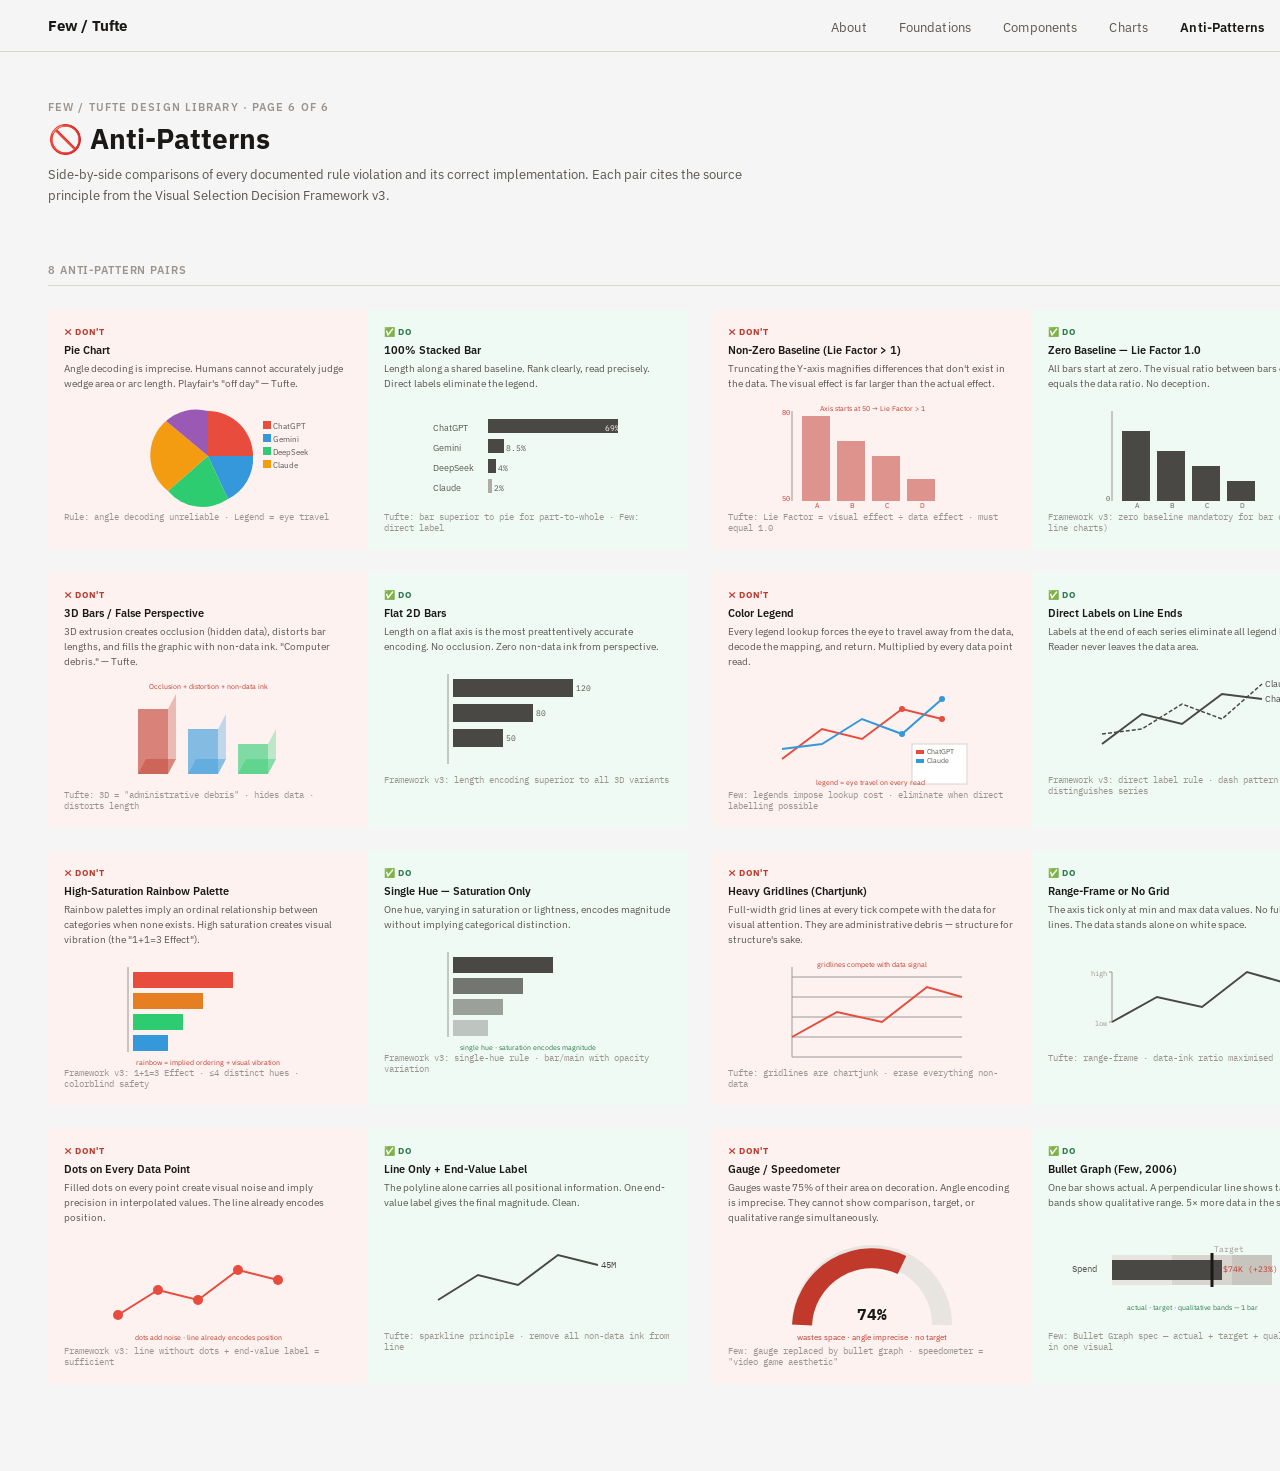
==== lib-antipatterns.html @ 15c91eb1 "Initial commit: Few/Tufte Visualization Design Handbook 6-page design library encoding Tufte and Few" ====
<!DOCTYPE html>
<html lang="en">
<head>
<meta charset="UTF-8">
<meta name="viewport" content="width=device-width, initial-scale=1.0">
<title>Few/Tufte Design Library · 🚫 Anti-Patterns</title>
<link href="https://fonts.googleapis.com/css2?family=IBM+Plex+Mono:wght@400;500&family=IBM+Plex+Sans:wght@300;400;500;600;700&display=swap" rel="stylesheet">
<script src="https://mcp.figma.com/mcp/html-to-design/capture.js" async></script>
<style>
  :root {
    --surface: #ffffff; --border: #d8d4ce;
    --t1: #1a1917; --t2: #5a5650; --t3: #9a948e;
    --bar: #4a4845; --bar-dim: #b0aaa4;
    --warn: #c97b2e; --crit: #c0392b; --yes: #2a7a4a;
    --cob-hi: #1a4db8;
    --sans: 'IBM Plex Sans', sans-serif;
    --mono: 'IBM Plex Mono', monospace;
  }
  *, *::before, *::after { box-sizing: border-box; margin: 0; padding: 0; }
  body { background: #f5f5f5; font-family: var(--sans); color: var(--t1); padding: 48px; padding-top: 0; min-width: 1400px; }

  /* ── SITE NAV ──────────────────────────────────────────── */
  .site-nav {
    position: sticky; top: 0; z-index: 1000;
    background: rgba(245,245,245,0.85);
    backdrop-filter: blur(12px); -webkit-backdrop-filter: blur(12px);
    border-bottom: 1px solid var(--border);
    height: 52px;
    display: flex; align-items: center; justify-content: space-between;
    padding: 0 48px;
    margin: 0 -48px 48px;
  }
  .site-nav-logo {
    font-size: 15px; font-weight: 700; color: var(--t1);
    letter-spacing: -0.01em; text-decoration: none;
  }
  .site-nav-links { display: flex; gap: 32px; list-style: none; }
  .site-nav-links a {
    font-size: 13px; font-weight: 400;
    color: var(--t2);
    text-decoration: none; letter-spacing: 0.01em;
    padding: 4px 0;
  }
  .site-nav-links a:hover { color: var(--t1); }
  .site-nav-links a.active { color: var(--t1); font-weight: 600; }

  .page-header { margin-bottom: 56px; }
  .page-label { font-size: 11px; font-weight: 600; letter-spacing: 0.1em; text-transform: uppercase; color: var(--t3); margin-bottom: 6px; }
  .page-title { font-size: 28px; font-weight: 700; margin-bottom: 8px; }
  .page-subtitle { font-size: 13px; color: var(--t2); line-height: 1.6; max-width: 700px; }

  .section-title { font-size: 11px; font-weight: 600; letter-spacing: 0.08em; text-transform: uppercase; color: var(--t3); border-bottom: 1px solid var(--border); padding-bottom: 8px; margin-bottom: 24px; }

  /* ── PAIR GRID ────────────────────────────────────────── */
  .pairs-grid { display: grid; grid-template-columns: 1fr 1fr; gap: 24px; margin-bottom: 40px; }

  .pair {
    display: grid; grid-template-columns: 1fr 1fr;
    gap: 0; background: var(--border);
  }
  .half { padding: 16px; }
  .dont-half { background: #fdf2f0; }
  .do-half   { background: #f0faf4; }
  .do-label {
    font-size: 9px; font-weight: 700; letter-spacing: 0.07em; text-transform: uppercase;
    color: var(--yes); margin-bottom: 6px; display: flex; align-items: center; gap: 4px;
  }
  .dont-label {
    font-size: 9px; font-weight: 700; letter-spacing: 0.07em; text-transform: uppercase;
    color: var(--crit); margin-bottom: 6px; display: flex; align-items: center; gap: 4px;
  }
  .pair-title { font-size: 11px; font-weight: 600; color: var(--t1); margin-bottom: 4px; }
  .pair-rule { font-size: 10px; color: var(--t2); line-height: 1.5; margin-bottom: 10px; }
  .pair-cite { font-size: 9px; font-family: var(--mono); color: var(--t3); }

  svg { display: block; }
</style>
</head>
<body>

<nav class="site-nav">
  <a href="index.html" class="site-nav-logo">Few / Tufte</a>
  <ul class="site-nav-links">
    <li><a href="index.html">About</a></li>
    <li><a href="lib-foundations.html">Foundations</a></li>
    <li><a href="lib-components.html">Components</a></li>
    <li><a href="lib-charts.html">Charts</a></li>
    <li><a href="lib-antipatterns.html" class="active">Anti-Patterns</a></li>
    <li><a href="lib-template.html">Template</a></li>
  </ul>
</nav>

<!-- PAGE HEADER -->
<div class="page-header">
  <div class="page-label">Few / Tufte Design Library · Page 6 of 6</div>
  <div class="page-title">🚫 Anti-Patterns</div>
  <div class="page-subtitle">Side-by-side comparisons of every documented rule violation and its correct implementation. Each pair cites the source principle from the Visual Selection Decision Framework v3.</div>
</div>

<div class="section-title">8 Anti-Pattern Pairs</div>

<div class="pairs-grid">

  <!-- ── PAIR 1: Pie → Stacked Bar ────────────────────────── -->
  <div class="pair">
    <div class="half dont-half">
      <div class="dont-label">❌ Don't</div>
      <div class="pair-title">Pie Chart</div>
      <div class="pair-rule">Angle decoding is imprecise. Humans cannot accurately judge wedge area or arc length. Playfair's "off day" — Tufte.</div>
      <svg width="100%" height="110" viewBox="0 0 200 110">
        <!-- Approximate pie wedges -->
        <path d="M100,55 L100,10 A45,45 0 0,1 145,55 Z" fill="#e74c3c"/>
        <path d="M100,55 L145,55 A45,45 0 0,1 120,98 Z" fill="#3498db"/>
        <path d="M100,55 L120,98 A45,45 0 0,1 60,90 Z" fill="#2ecc71"/>
        <path d="M100,55 L60,90 A45,45 0 0,1 58,20 Z" fill="#f39c12"/>
        <path d="M100,55 L58,20 A45,45 0 0,1 100,10 Z" fill="#9b59b6"/>
        <!-- Legend (eye travel) -->
        <rect x="155" y="20" width="8" height="8" fill="#e74c3c"/>
        <text x="165" y="28" font-size="8" fill="#5a5650" font-family="'IBM Plex Sans',sans-serif">ChatGPT</text>
        <rect x="155" y="33" width="8" height="8" fill="#3498db"/>
        <text x="165" y="41" font-size="8" fill="#5a5650" font-family="'IBM Plex Sans',sans-serif">Gemini</text>
        <rect x="155" y="46" width="8" height="8" fill="#2ecc71"/>
        <text x="165" y="54" font-size="8" fill="#5a5650" font-family="'IBM Plex Sans',sans-serif">DeepSeek</text>
        <rect x="155" y="59" width="8" height="8" fill="#f39c12"/>
        <text x="165" y="67" font-size="8" fill="#5a5650" font-family="'IBM Plex Sans',sans-serif">Claude</text>
      </svg>
      <div class="pair-cite">Rule: angle decoding unreliable · Legend = eye travel</div>
    </div>
    <div class="half do-half">
      <div class="do-label">✅ Do</div>
      <div class="pair-title">100% Stacked Bar</div>
      <div class="pair-rule">Length along a shared baseline. Rank clearly, read precisely. Direct labels eliminate the legend.</div>
      <svg width="100%" height="110" viewBox="0 0 200 110">
        <text x="5" y="30" font-size="9" fill="#5a5650" font-family="'IBM Plex Sans',sans-serif">ChatGPT</text>
        <rect x="60" y="18" width="130" height="14" fill="#4a4845"/>
        <text x="192" y="30" text-anchor="end" font-size="8" fill="#fff" font-family="'IBM Plex Mono',monospace">69%</text>

        <text x="5" y="50" font-size="9" fill="#5a5650" font-family="'IBM Plex Sans',sans-serif">Gemini</text>
        <rect x="60" y="38" width="16" height="14" fill="#4a4845"/>
        <text x="78" y="50" font-size="8" fill="#5a5650" font-family="'IBM Plex Mono',monospace">8.5%</text>

        <text x="5" y="70" font-size="9" fill="#5a5650" font-family="'IBM Plex Sans',sans-serif">DeepSeek</text>
        <rect x="60" y="58" width="8" height="14" fill="#4a4845"/>
        <text x="70" y="70" font-size="8" fill="#5a5650" font-family="'IBM Plex Mono',monospace">4%</text>

        <text x="5" y="90" font-size="9" fill="#5a5650" font-family="'IBM Plex Sans',sans-serif">Claude</text>
        <rect x="60" y="78" width="4" height="14" fill="#b0aaa4"/>
        <text x="66" y="90" font-size="8" fill="#5a5650" font-family="'IBM Plex Mono',monospace">2%</text>
      </svg>
      <div class="pair-cite">Tufte: bar superior to pie for part-to-whole · Few: direct label</div>
    </div>
  </div>

  <!-- ── PAIR 2: Non-zero → Zero baseline ─────────────────── -->
  <div class="pair">
    <div class="half dont-half">
      <div class="dont-label">❌ Don't</div>
      <div class="pair-title">Non-Zero Baseline (Lie Factor &gt; 1)</div>
      <div class="pair-rule">Truncating the Y-axis magnifies differences that don't exist in the data. The visual effect is far larger than the actual effect.</div>
      <svg width="100%" height="110" viewBox="0 0 200 110">
        <!-- Axis starts at 50 -->
        <line x1="20" y1="10" x2="20" y2="100" stroke="#9a948e" stroke-width="1"/>
        <text x="18" y="14" text-anchor="end" font-size="7" fill="#c0392b" font-family="'IBM Plex Mono',monospace">80</text>
        <text x="18" y="100" text-anchor="end" font-size="7" fill="#c0392b" font-family="'IBM Plex Mono',monospace">50</text>
        <rect x="30" y="15" width="28" height="85" fill="#c0392b" opacity="0.5"/>
        <rect x="65" y="40" width="28" height="60" fill="#c0392b" opacity="0.5"/>
        <rect x="100" y="55" width="28" height="45" fill="#c0392b" opacity="0.5"/>
        <rect x="135" y="78" width="28" height="22" fill="#c0392b" opacity="0.5"/>
        <text x="45" y="107" text-anchor="middle" font-size="7" fill="#c0392b" font-family="'IBM Plex Sans',sans-serif">A</text>
        <text x="80" y="107" text-anchor="middle" font-size="7" fill="#c0392b" font-family="'IBM Plex Sans',sans-serif">B</text>
        <text x="115" y="107" text-anchor="middle" font-size="7" fill="#c0392b" font-family="'IBM Plex Sans',sans-serif">C</text>
        <text x="150" y="107" text-anchor="middle" font-size="7" fill="#c0392b" font-family="'IBM Plex Sans',sans-serif">D</text>
        <text x="100" y="10" text-anchor="middle" font-size="7" fill="#c0392b" font-family="'IBM Plex Sans',sans-serif">Axis starts at 50 → Lie Factor &gt; 1</text>
      </svg>
      <div class="pair-cite">Tufte: Lie Factor = visual effect ÷ data effect · must equal 1.0</div>
    </div>
    <div class="half do-half">
      <div class="do-label">✅ Do</div>
      <div class="pair-title">Zero Baseline — Lie Factor 1.0</div>
      <div class="pair-rule">All bars start at zero. The visual ratio between bars exactly equals the data ratio. No deception.</div>
      <svg width="100%" height="110" viewBox="0 0 200 110">
        <line x1="20" y1="10" x2="20" y2="100" stroke="#9a948e" stroke-width="1"/>
        <text x="18" y="100" text-anchor="end" font-size="7" fill="#5a5650" font-family="'IBM Plex Mono',monospace">0</text>
        <rect x="30" y="30" width="28" height="70" fill="#4a4845"/>
        <rect x="65" y="50" width="28" height="50" fill="#4a4845"/>
        <rect x="100" y="65" width="28" height="35" fill="#4a4845"/>
        <rect x="135" y="80" width="28" height="20" fill="#4a4845"/>
        <text x="45" y="107" text-anchor="middle" font-size="7" fill="#5a5650" font-family="'IBM Plex Sans',sans-serif">A</text>
        <text x="80" y="107" text-anchor="middle" font-size="7" fill="#5a5650" font-family="'IBM Plex Sans',sans-serif">B</text>
        <text x="115" y="107" text-anchor="middle" font-size="7" fill="#5a5650" font-family="'IBM Plex Sans',sans-serif">C</text>
        <text x="150" y="107" text-anchor="middle" font-size="7" fill="#5a5650" font-family="'IBM Plex Sans',sans-serif">D</text>
      </svg>
      <div class="pair-cite">Framework v3: zero baseline mandatory for bar charts (not line charts)</div>
    </div>
  </div>

  <!-- ── PAIR 3: 3D → Flat ──────────────────────────────── -->
  <div class="pair">
    <div class="half dont-half">
      <div class="dont-label">❌ Don't</div>
      <div class="pair-title">3D Bars / False Perspective</div>
      <div class="pair-rule">3D extrusion creates occlusion (hidden data), distorts bar lengths, and fills the graphic with non-data ink. "Computer debris." — Tufte.</div>
      <svg width="100%" height="110" viewBox="0 0 200 110">
        <!-- 3D bar simulation -->
        <!-- Bar A -->
        <polygon points="30,95 60,95 68,80 38,80" fill="#c0392b" opacity="0.4"/>
        <rect x="30" y="30" width="30" height="65" fill="#c0392b" opacity="0.6"/>
        <polygon points="60,30 68,15 68,80 60,95" fill="#c0392b" opacity="0.3"/>
        <!-- Bar B -->
        <polygon points="80,95 110,95 118,80 88,80" fill="#3498db" opacity="0.4"/>
        <rect x="80" y="50" width="30" height="45" fill="#3498db" opacity="0.6"/>
        <polygon points="110,50 118,35 118,80 110,95" fill="#3498db" opacity="0.3"/>
        <!-- Bar C -->
        <polygon points="130,95 160,95 168,80 138,80" fill="#2ecc71" opacity="0.4"/>
        <rect x="130" y="65" width="30" height="30" fill="#2ecc71" opacity="0.6"/>
        <polygon points="160,65 168,50 168,80 160,95" fill="#2ecc71" opacity="0.3"/>
        <text x="100" y="10" text-anchor="middle" font-size="7" fill="#c0392b" font-family="'IBM Plex Sans',sans-serif">Occlusion + distortion + non-data ink</text>
      </svg>
      <div class="pair-cite">Tufte: 3D = "administrative debris" · hides data · distorts length</div>
    </div>
    <div class="half do-half">
      <div class="do-label">✅ Do</div>
      <div class="pair-title">Flat 2D Bars</div>
      <div class="pair-rule">Length on a flat axis is the most preattentively accurate encoding. No occlusion. Zero non-data ink from perspective.</div>
      <svg width="100%" height="110" viewBox="0 0 200 110">
        <line x1="20" y1="10" x2="20" y2="100" stroke="#9a948e" stroke-width="1"/>
        <rect x="25" y="15" width="120" height="18" fill="#4a4845"/>
        <rect x="25" y="40" width="80" height="18" fill="#4a4845"/>
        <rect x="25" y="65" width="50" height="18" fill="#4a4845"/>
        <text x="148" y="27" font-size="8" fill="#5a5650" font-family="'IBM Plex Mono',monospace">120</text>
        <text x="108" y="52" font-size="8" fill="#5a5650" font-family="'IBM Plex Mono',monospace">80</text>
        <text x="78" y="77" font-size="8" fill="#5a5650" font-family="'IBM Plex Mono',monospace">50</text>
      </svg>
      <div class="pair-cite">Framework v3: length encoding superior to all 3D variants</div>
    </div>
  </div>

  <!-- ── PAIR 4: Legend → Direct Label ─────────────────── -->
  <div class="pair">
    <div class="half dont-half">
      <div class="dont-label">❌ Don't</div>
      <div class="pair-title">Color Legend</div>
      <div class="pair-rule">Every legend lookup forces the eye to travel away from the data, decode the mapping, and return. Multiplied by every data point read.</div>
      <svg width="100%" height="110" viewBox="0 0 200 110">
        <!-- Line chart with legend -->
        <polyline points="10,80 50,50 90,60 130,30 170,40" fill="none" stroke="#e74c3c" stroke-width="2"/>
        <polyline points="10,70 50,65 90,40 130,55 170,20" fill="none" stroke="#3498db" stroke-width="2"/>
        <!-- Dots -->
        <circle cx="130" cy="30" r="3" fill="#e74c3c"/>
        <circle cx="170" cy="40" r="3" fill="#e74c3c"/>
        <circle cx="130" cy="55" r="3" fill="#3498db"/>
        <circle cx="170" cy="20" r="3" fill="#3498db"/>
        <!-- Legend box at top right — forces eye travel -->
        <rect x="140" y="65" width="55" height="40" fill="white" stroke="#d8d4ce"/>
        <rect x="144" y="71" width="8" height="4" fill="#e74c3c"/>
        <text x="155" y="75" font-size="7" fill="#5a5650" font-family="'IBM Plex Sans',sans-serif">ChatGPT</text>
        <rect x="144" y="80" width="8" height="4" fill="#3498db"/>
        <text x="155" y="84" font-size="7" fill="#5a5650" font-family="'IBM Plex Sans',sans-serif">Claude</text>
        <text x="98" y="106" text-anchor="middle" font-size="7" fill="#c0392b" font-family="'IBM Plex Sans',sans-serif">legend = eye travel on every read</text>
      </svg>
      <div class="pair-cite">Few: legends impose lookup cost · eliminate when direct labelling possible</div>
    </div>
    <div class="half do-half">
      <div class="do-label">✅ Do</div>
      <div class="pair-title">Direct Labels on Line Ends</div>
      <div class="pair-rule">Labels at the end of each series eliminate all legend lookups. Reader never leaves the data area.</div>
      <svg width="100%" height="110" viewBox="0 0 200 110">
        <polyline points="10,80 50,50 90,60 130,30 170,35" fill="none" stroke="#4a4845" stroke-width="2"/>
        <polyline points="10,70 50,65 90,40 130,55 170,20" fill="none" stroke="#4a4845" stroke-width="1.5" stroke-dasharray="4,2"/>
        <!-- End labels -->
        <text x="173" y="38" font-size="9" fill="#4a4845" font-family="'IBM Plex Sans',sans-serif">ChatGPT</text>
        <text x="173" y="23" font-size="9" fill="#4a4845" font-family="'IBM Plex Sans',sans-serif">Claude</text>
      </svg>
      <div class="pair-cite">Framework v3: direct label rule · dash pattern distinguishes series</div>
    </div>
  </div>

  <!-- ── PAIR 5: Rainbow → Single Hue ──────────────────── -->
  <div class="pair">
    <div class="half dont-half">
      <div class="dont-label">❌ Don't</div>
      <div class="pair-title">High-Saturation Rainbow Palette</div>
      <div class="pair-rule">Rainbow palettes imply an ordinal relationship between categories when none exists. High saturation creates visual vibration (the "1+1=3 Effect").</div>
      <svg width="100%" height="110" viewBox="0 0 200 110">
        <line x1="20" y1="10" x2="20" y2="95" stroke="#9a948e" stroke-width="1"/>
        <rect x="25" y="15" width="100" height="16" fill="#e74c3c"/>
        <rect x="25" y="36" width="70" height="16" fill="#e67e22"/>
        <rect x="25" y="57" width="50" height="16" fill="#2ecc71"/>
        <rect x="25" y="78" width="35" height="16" fill="#3498db"/>
        <text x="100" y="108" text-anchor="middle" font-size="7" fill="#c0392b" font-family="'IBM Plex Sans',sans-serif">rainbow = implied ordering + visual vibration</text>
      </svg>
      <div class="pair-cite">Framework v3: 1+1=3 Effect · ≤4 distinct hues · colorblind safety</div>
    </div>
    <div class="half do-half">
      <div class="do-label">✅ Do</div>
      <div class="pair-title">Single Hue — Saturation Only</div>
      <div class="pair-rule">One hue, varying in saturation or lightness, encodes magnitude without implying categorical distinction.</div>
      <svg width="100%" height="110" viewBox="0 0 200 110">
        <line x1="20" y1="10" x2="20" y2="95" stroke="#9a948e" stroke-width="1"/>
        <rect x="25" y="15" width="100" height="16" fill="#4a4845"/>
        <rect x="25" y="36" width="70" height="16" fill="#4a4845" opacity="0.75"/>
        <rect x="25" y="57" width="50" height="16" fill="#4a4845" opacity="0.5"/>
        <rect x="25" y="78" width="35" height="16" fill="#4a4845" opacity="0.3"/>
        <text x="100" y="108" text-anchor="middle" font-size="7" fill="#2a7a4a" font-family="'IBM Plex Sans',sans-serif">single hue · saturation encodes magnitude</text>
      </svg>
      <div class="pair-cite">Framework v3: single-hue rule · bar/main with opacity variation</div>
    </div>
  </div>

  <!-- ── PAIR 6: Gridlines → Range-frame ───────────────── -->
  <div class="pair">
    <div class="half dont-half">
      <div class="dont-label">❌ Don't</div>
      <div class="pair-title">Heavy Gridlines (Chartjunk)</div>
      <div class="pair-rule">Full-width grid lines at every tick compete with the data for visual attention. They are administrative debris — structure for structure's sake.</div>
      <svg width="100%" height="110" viewBox="0 0 200 110">
        <!-- Heavy gridlines -->
        <line x1="20" y1="20" x2="190" y2="20" stroke="#999" stroke-width="1"/>
        <line x1="20" y1="40" x2="190" y2="40" stroke="#999" stroke-width="1"/>
        <line x1="20" y1="60" x2="190" y2="60" stroke="#999" stroke-width="1"/>
        <line x1="20" y1="80" x2="190" y2="80" stroke="#999" stroke-width="1"/>
        <line x1="20" y1="100" x2="190" y2="100" stroke="#999" stroke-width="1"/>
        <line x1="20" y1="10" x2="20" y2="100" stroke="#999" stroke-width="1"/>
        <polyline points="20,80 65,55 110,65 155,30 190,40" fill="none" stroke="#e74c3c" stroke-width="2"/>
        <text x="100" y="10" text-anchor="middle" font-size="7" fill="#c0392b" font-family="'IBM Plex Sans',sans-serif">gridlines compete with data signal</text>
      </svg>
      <div class="pair-cite">Tufte: gridlines are chartjunk · erase everything non-data</div>
    </div>
    <div class="half do-half">
      <div class="do-label">✅ Do</div>
      <div class="pair-title">Range-Frame or No Grid</div>
      <div class="pair-rule">The axis tick only at min and max data values. No full-width lines. The data stands alone on white space.</div>
      <svg width="100%" height="110" viewBox="0 0 200 110">
        <!-- Range frame: tick at min and max only -->
        <line x1="20" y1="30" x2="20" y2="80" stroke="#9a948e" stroke-width="1"/>
        <line x1="17" y1="30" x2="20" y2="30" stroke="#9a948e" stroke-width="1"/>
        <line x1="17" y1="80" x2="20" y2="80" stroke="#9a948e" stroke-width="1"/>
        <text x="15" y="34" text-anchor="end" font-size="7" fill="#9a948e" font-family="'IBM Plex Mono',monospace">high</text>
        <text x="15" y="84" text-anchor="end" font-size="7" fill="#9a948e" font-family="'IBM Plex Mono',monospace">low</text>
        <polyline points="20,80 65,55 110,65 155,30 190,40" fill="none" stroke="#4a4845" stroke-width="2"/>
        <text x="190" y="43" font-size="8" fill="#4a4845" font-family="'IBM Plex Sans',sans-serif">Claude</text>
      </svg>
      <div class="pair-cite">Tufte: range-frame · data-ink ratio maximised</div>
    </div>
  </div>

  <!-- ── PAIR 7: Dots every point → Line + end label ────── -->
  <div class="pair">
    <div class="half dont-half">
      <div class="dont-label">❌ Don't</div>
      <div class="pair-title">Dots on Every Data Point</div>
      <div class="pair-rule">Filled dots on every point create visual noise and imply precision in interpolated values. The line already encodes position.</div>
      <svg width="100%" height="110" viewBox="0 0 200 110">
        <polyline points="10,80 50,55 90,65 130,35 170,45" fill="none" stroke="#e74c3c" stroke-width="2"/>
        <circle cx="10" cy="80" r="5" fill="#e74c3c"/>
        <circle cx="50" cy="55" r="5" fill="#e74c3c"/>
        <circle cx="90" cy="65" r="5" fill="#e74c3c"/>
        <circle cx="130" cy="35" r="5" fill="#e74c3c"/>
        <circle cx="170" cy="45" r="5" fill="#e74c3c"/>
        <text x="100" y="105" text-anchor="middle" font-size="7" fill="#c0392b" font-family="'IBM Plex Sans',sans-serif">dots add noise · line already encodes position</text>
      </svg>
      <div class="pair-cite">Framework v3: line without dots + end-value label = sufficient</div>
    </div>
    <div class="half do-half">
      <div class="do-label">✅ Do</div>
      <div class="pair-title">Line Only + End-Value Label</div>
      <div class="pair-rule">The polyline alone carries all positional information. One end-value label gives the final magnitude. Clean.</div>
      <svg width="100%" height="110" viewBox="0 0 200 110">
        <polyline points="10,80 50,55 90,65 130,35 170,45" fill="none" stroke="#4a4845" stroke-width="2"/>
        <!-- Only end label -->
        <text x="173" y="48" font-size="9" fill="#4a4845" font-family="'IBM Plex Mono',monospace">45M</text>
      </svg>
      <div class="pair-cite">Tufte: sparkline principle · remove all non-data ink from line</div>
    </div>
  </div>

  <!-- ── PAIR 8: Gauge → Bullet ─────────────────────────── -->
  <div class="pair">
    <div class="half dont-half">
      <div class="dont-label">❌ Don't</div>
      <div class="pair-title">Gauge / Speedometer</div>
      <div class="pair-rule">Gauges waste 75% of their area on decoration. Angle encoding is imprecise. They cannot show comparison, target, or qualitative range simultaneously.</div>
      <svg width="100%" height="110" viewBox="0 0 200 110">
        <!-- Gauge arc simulation -->
        <path d="M30,90 A70,70 0 0,1 170,90" fill="none" stroke="#e8e5e0" stroke-width="20"/>
        <path d="M30,90 A70,70 0 0,1 130,30" fill="none" stroke="#c0392b" stroke-width="20"/>
        <text x="100" y="85" text-anchor="middle" font-size="16" fill="#1a1917" font-family="'IBM Plex Mono',monospace" font-weight="700">74%</text>
        <text x="100" y="105" text-anchor="middle" font-size="8" fill="#c0392b" font-family="'IBM Plex Sans',sans-serif">wastes space · angle imprecise · no target</text>
      </svg>
      <div class="pair-cite">Few: gauge replaced by bullet graph · speedometer = "video game aesthetic"</div>
    </div>
    <div class="half do-half">
      <div class="do-label">✅ Do</div>
      <div class="pair-title">Bullet Graph (Few, 2006)</div>
      <div class="pair-rule">One bar shows actual. A perpendicular line shows target. Muted bands show qualitative range. 5× more data in the same space.</div>
      <svg width="100%" height="110" viewBox="0 0 200 110">
        <!-- Qualitative bands -->
        <rect x="20" y="35" width="60" height="30" fill="#e8e5e0"/>
        <rect x="80" y="35" width="60" height="30" fill="#d8d4ce"/>
        <rect x="140" y="35" width="40" height="30" fill="#c8c4be"/>
        <!-- Actual bar -->
        <rect x="20" y="40" width="110" height="20" fill="#4a4845"/>
        <!-- Budget marker -->
        <line x1="120" y1="33" x2="120" y2="67" stroke="#1a1917" stroke-width="3"/>
        <!-- Labels -->
        <text x="5" y="52" text-anchor="end" font-size="9" fill="#5a5650" font-family="'IBM Plex Mono',monospace">Spend</text>
        <text x="122" y="32" font-size="8" fill="#9a948e" font-family="'IBM Plex Mono',monospace">Target</text>
        <text x="131" y="52" font-size="8" fill="#c0392b" font-family="'IBM Plex Mono',monospace">$74K (+23%)</text>
        <text x="100" y="90" text-anchor="middle" font-size="7" fill="#2a7a4a" font-family="'IBM Plex Sans',sans-serif">actual · target · qualitative bands — 1 bar</text>
      </svg>
      <div class="pair-cite">Few: Bullet Graph spec — actual + target + quality range in one visual</div>
    </div>
  </div>

</div>

</body>
</html>
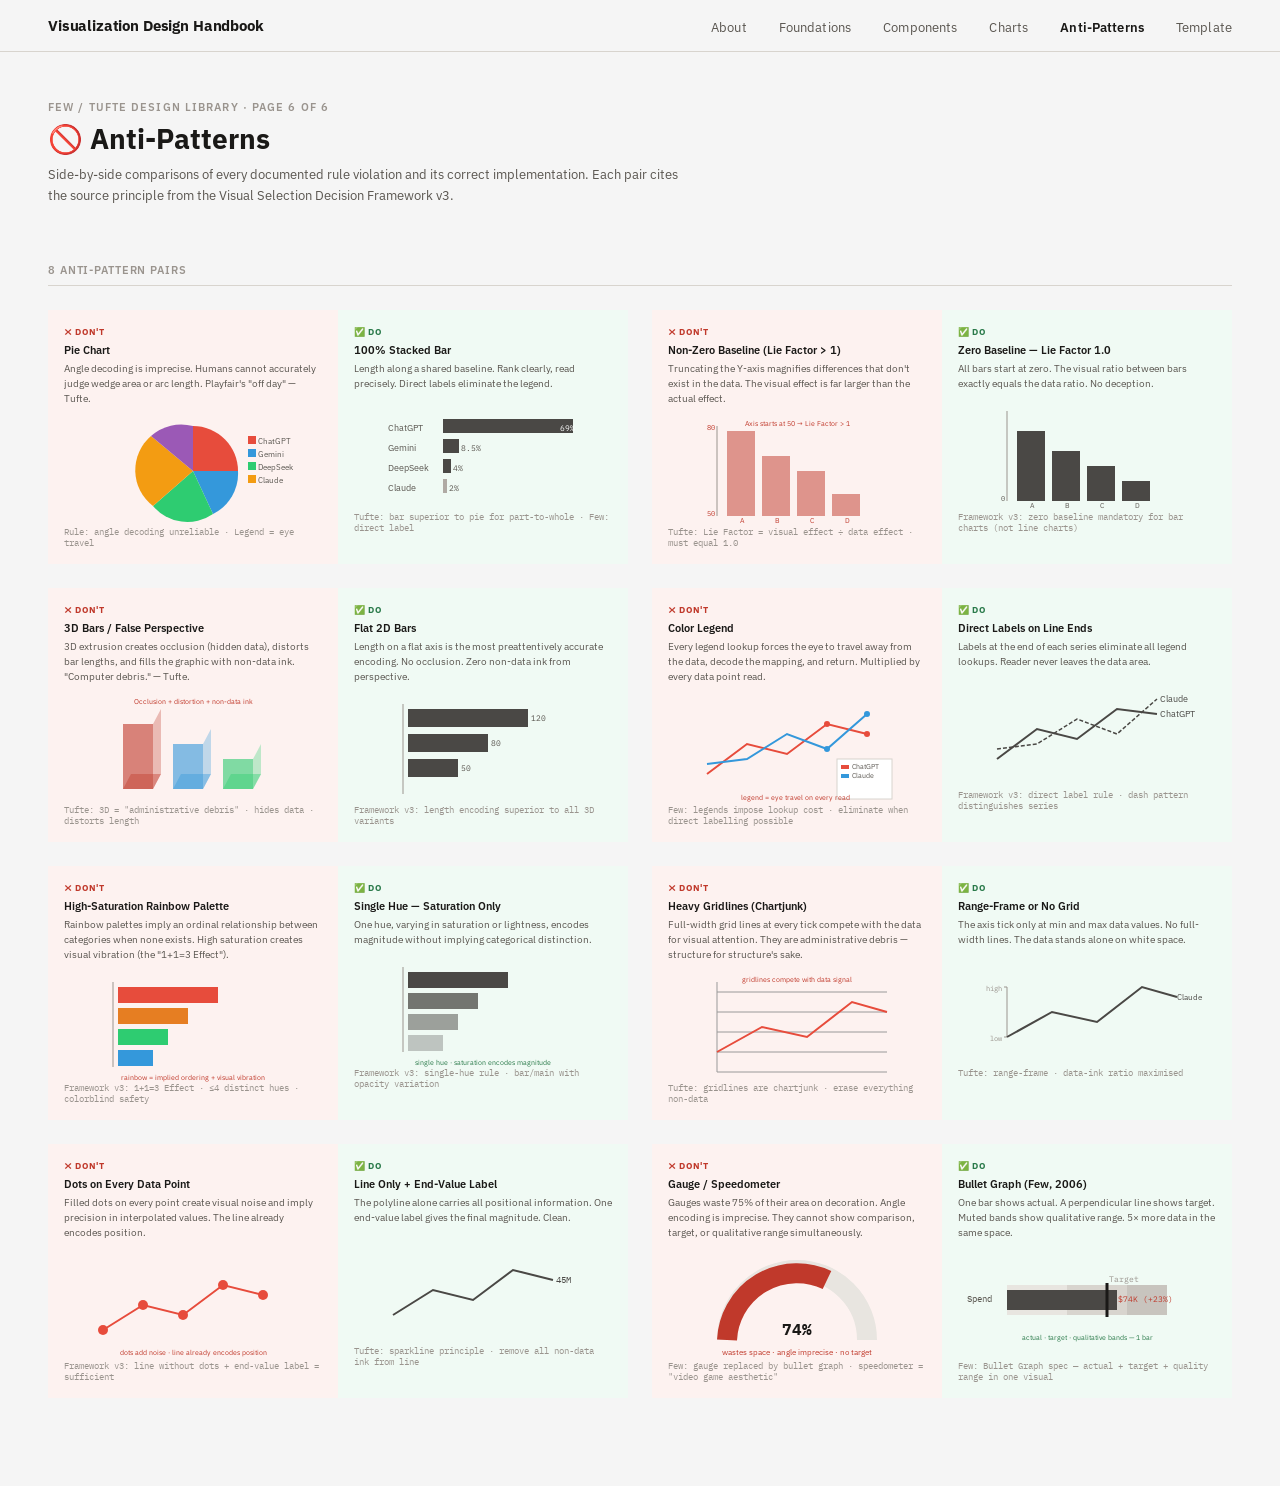
==== commit 37beb27d: "Refactor to shared CSS architecture with responsive breakpoints - Extract inline styles into css/tok" ====
--- a/lib-antipatterns.html
+++ b/lib-antipatterns.html
@@ -5,90 +5,13 @@
 <meta name="viewport" content="width=device-width, initial-scale=1.0">
 <title>Few/Tufte Design Library · 🚫 Anti-Patterns</title>
 <link href="https://fonts.googleapis.com/css2?family=IBM+Plex+Mono:wght@400;500&family=IBM+Plex+Sans:wght@300;400;500;600;700&display=swap" rel="stylesheet">
+<link rel="stylesheet" href="css/tokens.css">
+<link rel="stylesheet" href="css/shared.css">
+<link rel="stylesheet" href="css/antipatterns.css">
 <script src="https://mcp.figma.com/mcp/html-to-design/capture.js" async></script>
-<style>
-  :root {
-    --surface: #ffffff; --border: #d8d4ce;
-    --t1: #1a1917; --t2: #5a5650; --t3: #9a948e;
-    --bar: #4a4845; --bar-dim: #b0aaa4;
-    --warn: #c97b2e; --crit: #c0392b; --yes: #2a7a4a;
-    --cob-hi: #1a4db8;
-    --sans: 'IBM Plex Sans', sans-serif;
-    --mono: 'IBM Plex Mono', monospace;
-  }
-  *, *::before, *::after { box-sizing: border-box; margin: 0; padding: 0; }
-  body { background: #f5f5f5; font-family: var(--sans); color: var(--t1); padding: 48px; padding-top: 0; min-width: 1400px; }
-
-  /* ── SITE NAV ──────────────────────────────────────────── */
-  .site-nav {
-    position: sticky; top: 0; z-index: 1000;
-    background: rgba(245,245,245,0.85);
-    backdrop-filter: blur(12px); -webkit-backdrop-filter: blur(12px);
-    border-bottom: 1px solid var(--border);
-    height: 52px;
-    display: flex; align-items: center; justify-content: space-between;
-    padding: 0 48px;
-    margin: 0 -48px 48px;
-  }
-  .site-nav-logo {
-    font-size: 15px; font-weight: 700; color: var(--t1);
-    letter-spacing: -0.01em; text-decoration: none;
-  }
-  .site-nav-links { display: flex; gap: 32px; list-style: none; }
-  .site-nav-links a {
-    font-size: 13px; font-weight: 400;
-    color: var(--t2);
-    text-decoration: none; letter-spacing: 0.01em;
-    padding: 4px 0;
-  }
-  .site-nav-links a:hover { color: var(--t1); }
-  .site-nav-links a.active { color: var(--t1); font-weight: 600; }
-
-  .page-header { margin-bottom: 56px; }
-  .page-label { font-size: 11px; font-weight: 600; letter-spacing: 0.1em; text-transform: uppercase; color: var(--t3); margin-bottom: 6px; }
-  .page-title { font-size: 28px; font-weight: 700; margin-bottom: 8px; }
-  .page-subtitle { font-size: 13px; color: var(--t2); line-height: 1.6; max-width: 700px; }
-
-  .section-title { font-size: 11px; font-weight: 600; letter-spacing: 0.08em; text-transform: uppercase; color: var(--t3); border-bottom: 1px solid var(--border); padding-bottom: 8px; margin-bottom: 24px; }
-
-  /* ── PAIR GRID ────────────────────────────────────────── */
-  .pairs-grid { display: grid; grid-template-columns: 1fr 1fr; gap: 24px; margin-bottom: 40px; }
-
-  .pair {
-    display: grid; grid-template-columns: 1fr 1fr;
-    gap: 0; background: var(--border);
-  }
-  .half { padding: 16px; }
-  .dont-half { background: #fdf2f0; }
-  .do-half   { background: #f0faf4; }
-  .do-label {
-    font-size: 9px; font-weight: 700; letter-spacing: 0.07em; text-transform: uppercase;
-    color: var(--yes); margin-bottom: 6px; display: flex; align-items: center; gap: 4px;
-  }
-  .dont-label {
-    font-size: 9px; font-weight: 700; letter-spacing: 0.07em; text-transform: uppercase;
-    color: var(--crit); margin-bottom: 6px; display: flex; align-items: center; gap: 4px;
-  }
-  .pair-title { font-size: 11px; font-weight: 600; color: var(--t1); margin-bottom: 4px; }
-  .pair-rule { font-size: 10px; color: var(--t2); line-height: 1.5; margin-bottom: 10px; }
-  .pair-cite { font-size: 9px; font-family: var(--mono); color: var(--t3); }
-
-  svg { display: block; }
-</style>
+<script src="js/nav.js"></script>
 </head>
 <body>
-
-<nav class="site-nav">
-  <a href="index.html" class="site-nav-logo">Few / Tufte</a>
-  <ul class="site-nav-links">
-    <li><a href="index.html">About</a></li>
-    <li><a href="lib-foundations.html">Foundations</a></li>
-    <li><a href="lib-components.html">Components</a></li>
-    <li><a href="lib-charts.html">Charts</a></li>
-    <li><a href="lib-antipatterns.html" class="active">Anti-Patterns</a></li>
-    <li><a href="lib-template.html">Template</a></li>
-  </ul>
-</nav>
 
 <!-- PAGE HEADER -->
 <div class="page-header">
--- a/css/tokens.css
+++ b/css/tokens.css
@@ -0,0 +1,34 @@
+/* ── DESIGN TOKENS ──────────────────────────────────────────
+   Few / Tufte Visualization Design Handbook
+   Single source of truth for all color, type, and spacing tokens.
+   ──────────────────────────────────────────────────────────── */
+
+:root {
+  /* ── Surfaces ──────────────────────────────────────────── */
+  --bg-page:        #f0eeeb;
+  --bg-surface:     #ffffff;
+  --bg-header:      #1a1917;
+  --bg-table-head:  #e8e5e0;
+  --bg-table-alt:   #faf9f7;
+  --border:         #d8d4ce;
+
+  /* ── Text ──────────────────────────────────────────────── */
+  --text-1:         #1a1917;
+  --text-2:         #5a5650;
+  --text-3:         #9a948e;
+
+  /* ── Data ──────────────────────────────────────────────── */
+  --bar-main:       #4a4845;
+  --bar-dim:        #b0aaa4;
+
+  /* ── Accent ────────────────────────────────────────────── */
+  --accent-warm:    #c97b2e;
+  --accent-crit:    #c0392b;
+  --cobalt-hi:      #1a4db8;
+  --cobalt-lo:      #8099b8;
+  --badge-yes:      #2a7a4a;
+
+  /* ── Typography ────────────────────────────────────────── */
+  --font-sans:      'IBM Plex Sans', sans-serif;
+  --font-mono:      'IBM Plex Mono', monospace;
+}
--- a/css/shared.css
+++ b/css/shared.css
@@ -0,0 +1,105 @@
+/* ── SHARED STYLES ──────────────────────────────────────────
+   Reset, body, nav, page header, section, breakpoints.
+   Imported after tokens.css.
+
+   BREAKPOINTS (used here and in each page's inline <style>):
+     Small:   max-width: 639px
+     Medium:  min-width: 640px  AND  max-width: 1023px
+     Large:   min-width: 1024px
+   ──────────────────────────────────────────────────────────── */
+
+/* ── RESET ───────────────────────────────────────────────── */
+*, *::before, *::after { box-sizing: border-box; margin: 0; padding: 0; }
+
+/* ── BODY ────────────────────────────────────────────────── */
+body {
+  background: #f5f5f5;
+  font-family: var(--font-sans);
+  color: var(--text-1);
+  padding: 24px;
+  padding-top: 0;
+  max-width: 1440px;
+  margin: 0 auto;
+  overflow-x: hidden;
+}
+
+/* ── SITE NAV ────────────────────────────────────────────── */
+.site-nav {
+  position: sticky; top: 0; z-index: 1000;
+  background: rgba(245,245,245,0.85);
+  backdrop-filter: blur(12px); -webkit-backdrop-filter: blur(12px);
+  border-bottom: 1px solid var(--border);
+  min-height: 52px;
+  display: flex; align-items: center; justify-content: space-between;
+  padding: 0 24px;
+  margin: 0 -24px 32px;
+  flex-wrap: wrap; gap: 4px 0;
+}
+.site-nav-logo {
+  font-size: 15px; font-weight: 700; color: var(--text-1);
+  letter-spacing: -0.01em; text-decoration: none;
+}
+.site-nav-links { display: flex; gap: 20px; list-style: none; flex-wrap: wrap; }
+.site-nav-links a {
+  font-size: 13px; font-weight: 400;
+  color: var(--text-2);
+  text-decoration: none; letter-spacing: 0.01em;
+  padding: 4px 0; white-space: nowrap;
+}
+.site-nav-links a:hover { color: var(--text-1); }
+.site-nav-links a.active { color: var(--text-1); font-weight: 600; }
+
+/* ── PAGE HEADER ─────────────────────────────────────────── */
+.page-header { margin-bottom: 56px; }
+.page-label {
+  font-size: 11px; font-weight: 600; letter-spacing: 0.1em;
+  text-transform: uppercase; color: var(--text-3);
+  margin-bottom: 6px;
+}
+.page-title { font-size: 28px; font-weight: 700; margin-bottom: 8px; }
+.page-subtitle {
+  font-size: 13px; color: var(--text-2);
+  line-height: 1.6; max-width: 640px;
+}
+
+/* ── SECTION ─────────────────────────────────────────────── */
+.section { margin-bottom: 48px; }
+.section-title {
+  font-size: 11px; font-weight: 600; letter-spacing: 0.08em;
+  text-transform: uppercase; color: var(--text-3);
+  border-bottom: 1px solid var(--border);
+  padding-bottom: 8px; margin-bottom: 24px;
+}
+
+/* ── COMMON LAYOUT ───────────────────────────────────────── */
+.row { display: flex; gap: 16px; align-items: stretch; flex-wrap: wrap; }
+.table-wrap { overflow-x: auto; -webkit-overflow-scrolling: touch; }
+svg { display: block; }
+
+/* ── LARGE (≥1024px) ─────────────────────────────────────── */
+@media (min-width: 1024px) {
+  body { padding: 48px; padding-top: 0; }
+  .site-nav { padding: 0 48px; margin: 0 -48px 48px; }
+  .site-nav-links { gap: 32px; }
+}
+
+/* ── MEDIUM (640px – 1023px) ─────────────────────────────── */
+@media (min-width: 640px) and (max-width: 1023px) {
+  /* page-specific overrides live in each file */
+}
+
+/* ── SMALL (<640px) ──────────────────────────────────────── */
+@media (max-width: 639px) {
+  body { padding: 16px; padding-top: 0; }
+  .site-nav {
+    padding: 8px 16px; margin: 0 -16px 24px;
+    flex-direction: column; align-items: flex-start;
+    gap: 8px; min-height: auto; padding-bottom: 12px;
+  }
+  .site-nav-links { gap: 12px; }
+  .site-nav-links a { font-size: 12px; }
+  .row { flex-direction: column; }
+  .section { margin-bottom: 32px; }
+  .section-title { font-size: 10px; }
+  .page-header { margin-bottom: 32px; }
+}
--- a/css/antipatterns.css
+++ b/css/antipatterns.css
@@ -0,0 +1,37 @@
+/* ── ANTI-PATTERNS PAGE ────────────────────────────────────
+   Do/don't pair grid with SVG chart examples.
+   ──────────────────────────────────────────────────────────── */
+
+/* ── PAIR GRID ────────────────────────────────────────── */
+.pairs-grid { display: grid; grid-template-columns: 1fr 1fr; gap: 24px; margin-bottom: 40px; }
+
+.pair {
+  display: grid; grid-template-columns: 1fr 1fr;
+  gap: 0; background: var(--border);
+}
+.half { padding: 16px; }
+.dont-half { background: #fdf2f0; }
+.do-half   { background: #f0faf4; }
+.do-label {
+  font-size: 9px; font-weight: 700; letter-spacing: 0.07em; text-transform: uppercase;
+  color: var(--badge-yes); margin-bottom: 6px; display: flex; align-items: center; gap: 4px;
+}
+.dont-label {
+  font-size: 9px; font-weight: 700; letter-spacing: 0.07em; text-transform: uppercase;
+  color: var(--accent-crit); margin-bottom: 6px; display: flex; align-items: center; gap: 4px;
+}
+.pair-title { font-size: 11px; font-weight: 600; color: var(--text-1); margin-bottom: 4px; }
+.pair-rule { font-size: 10px; color: var(--text-2); line-height: 1.5; margin-bottom: 10px; }
+.pair-cite { font-size: 9px; font-family: var(--font-mono); color: var(--text-3); }
+
+/* ── MEDIUM (640px – 1023px) ─────────────────────────────── */
+@media (min-width: 640px) and (max-width: 1023px) {
+  .pairs-grid { grid-template-columns: 1fr; }
+}
+
+/* ── SMALL (<640px) ──────────────────────────────────────── */
+@media (max-width: 639px) {
+  .pairs-grid { grid-template-columns: 1fr; }
+  .pair { grid-template-columns: 1fr; }
+  .half { padding: 12px; }
+}
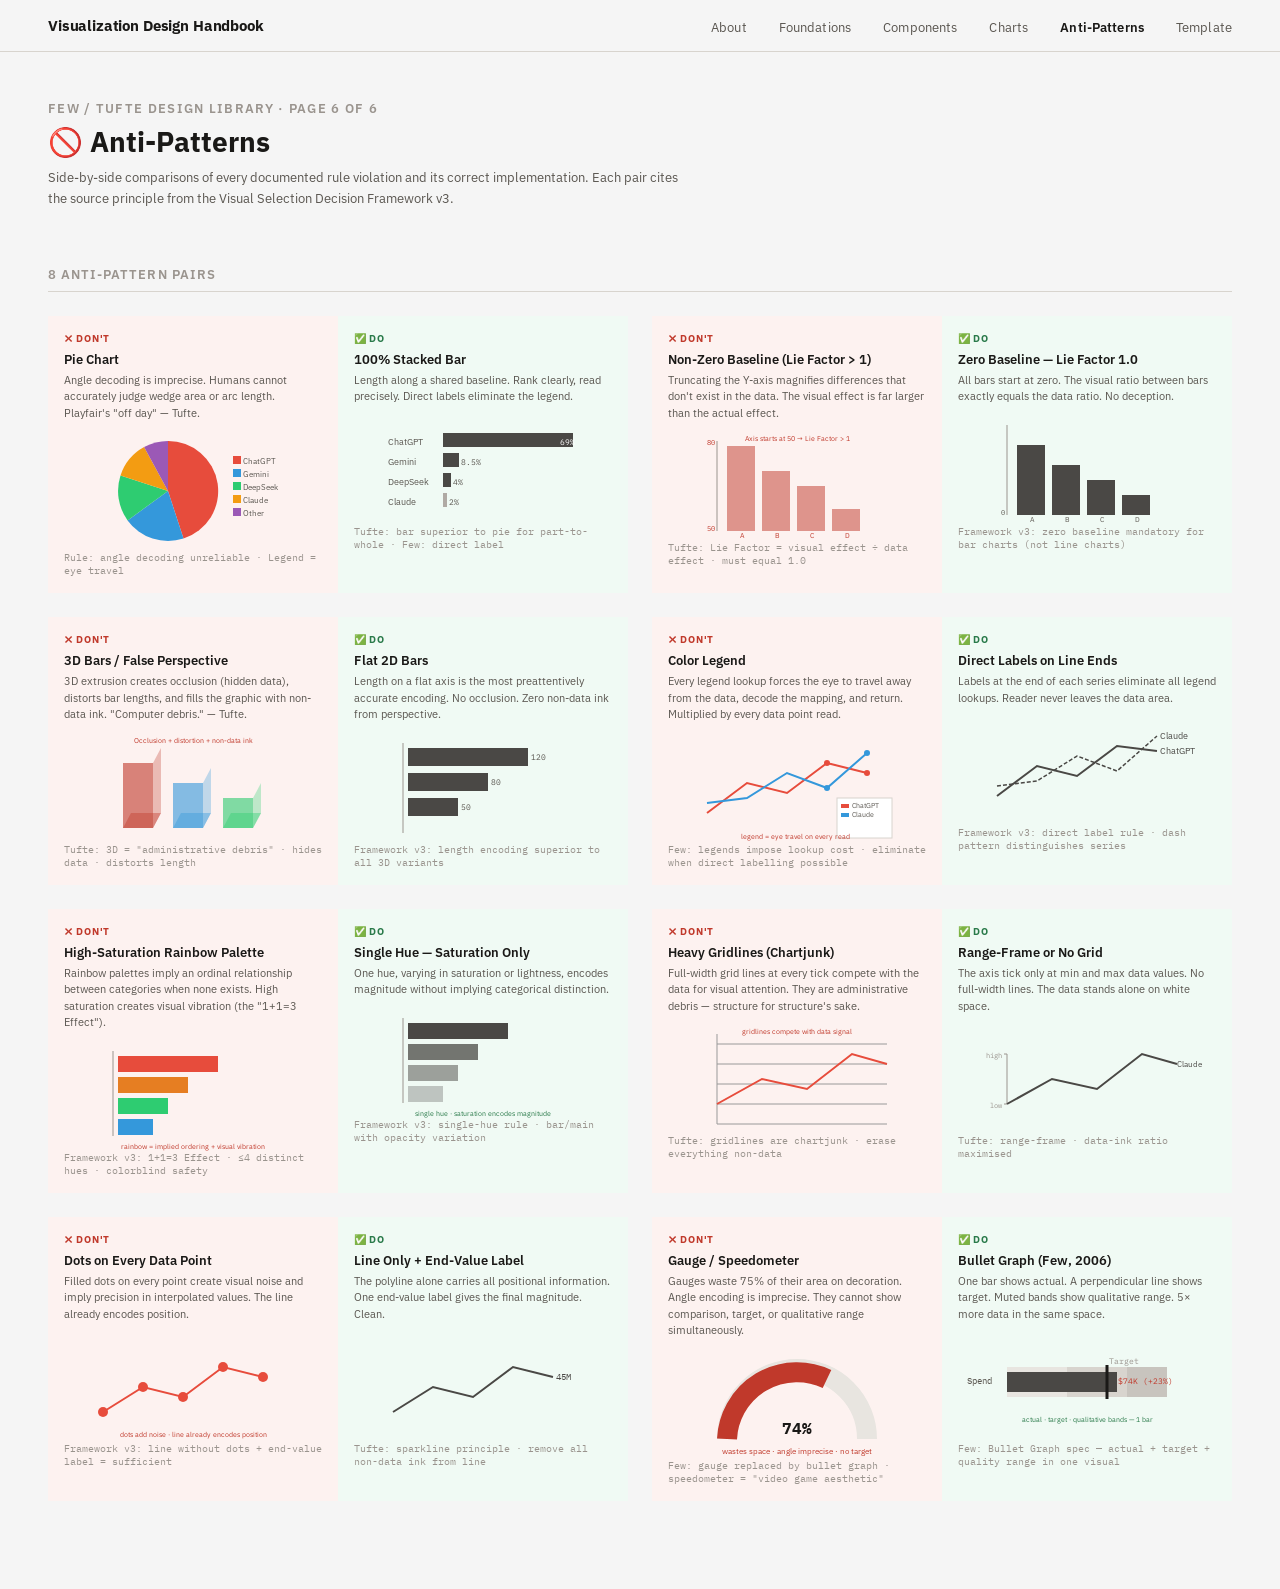
==== commit 70efead1: "Design system audit fixes, new tokens, and responsive improvements - Add bg-chrome, bg-panel, border" ====
--- a/lib-antipatterns.html
+++ b/lib-antipatterns.html
@@ -30,22 +30,30 @@
       <div class="dont-label">❌ Don't</div>
       <div class="pair-title">Pie Chart</div>
       <div class="pair-rule">Angle decoding is imprecise. Humans cannot accurately judge wedge area or arc length. Playfair's "off day" — Tufte.</div>
-      <svg width="100%" height="110" viewBox="0 0 200 110">
-        <!-- Approximate pie wedges -->
-        <path d="M100,55 L100,10 A45,45 0 0,1 145,55 Z" fill="#e74c3c"/>
-        <path d="M100,55 L145,55 A45,45 0 0,1 120,98 Z" fill="#3498db"/>
-        <path d="M100,55 L120,98 A45,45 0 0,1 60,90 Z" fill="#2ecc71"/>
-        <path d="M100,55 L60,90 A45,45 0 0,1 58,20 Z" fill="#f39c12"/>
-        <path d="M100,55 L58,20 A45,45 0 0,1 100,10 Z" fill="#9b59b6"/>
-        <!-- Legend (eye travel) -->
-        <rect x="155" y="20" width="8" height="8" fill="#e74c3c"/>
-        <text x="165" y="28" font-size="8" fill="#5a5650" font-family="'IBM Plex Sans',sans-serif">ChatGPT</text>
-        <rect x="155" y="33" width="8" height="8" fill="#3498db"/>
-        <text x="165" y="41" font-size="8" fill="#5a5650" font-family="'IBM Plex Sans',sans-serif">Gemini</text>
-        <rect x="155" y="46" width="8" height="8" fill="#2ecc71"/>
-        <text x="165" y="54" font-size="8" fill="#5a5650" font-family="'IBM Plex Sans',sans-serif">DeepSeek</text>
-        <rect x="155" y="59" width="8" height="8" fill="#f39c12"/>
-        <text x="165" y="67" font-size="8" fill="#5a5650" font-family="'IBM Plex Sans',sans-serif">Claude</text>
+      <svg width="100%" height="120" viewBox="0 0 210 120">
+        <!-- Pie: center(80,60) r=50. Slices: ChatGPT 45%, Gemini 20%, DeepSeek 15%, Claude 12%, Other 8% -->
+        <!-- Angles clockwise from 12 o'clock. x=cx+r*sin(θ), y=cy-r*cos(θ) -->
+        <!-- ChatGPT 45% = 162° → 0° to 162° -->
+        <path d="M80,10 A50,50 0 0,1 95.5,107.6 L80,60 Z" fill="#e74c3c"/>
+        <!-- Gemini 20% = 72° → 162° to 234° -->
+        <path d="M95.5,107.6 A50,50 0 0,1 39.6,89.4 L80,60 Z" fill="#3498db"/>
+        <!-- DeepSeek 15% = 54° → 234° to 288° -->
+        <path d="M39.6,89.4 A50,50 0 0,1 32.5,44.6 L80,60 Z" fill="#2ecc71"/>
+        <!-- Claude 12% = 43.2° → 288° to 331.2° -->
+        <path d="M32.5,44.6 A50,50 0 0,1 56.1,16.1 L80,60 Z" fill="#f39c12"/>
+        <!-- Other 8% = 28.8° → 331.2° to 360° -->
+        <path d="M56.1,16.1 A50,50 0 0,1 80,10 L80,60 Z" fill="#9b59b6"/>
+        <!-- Legend (eye travel — the anti-pattern) -->
+        <rect x="145" y="25" width="8" height="8" fill="#e74c3c"/>
+        <text x="155" y="33" font-size="8" fill="#5a5650" font-family="'IBM Plex Sans',sans-serif">ChatGPT</text>
+        <rect x="145" y="38" width="8" height="8" fill="#3498db"/>
+        <text x="155" y="46" font-size="8" fill="#5a5650" font-family="'IBM Plex Sans',sans-serif">Gemini</text>
+        <rect x="145" y="51" width="8" height="8" fill="#2ecc71"/>
+        <text x="155" y="59" font-size="8" fill="#5a5650" font-family="'IBM Plex Sans',sans-serif">DeepSeek</text>
+        <rect x="145" y="64" width="8" height="8" fill="#f39c12"/>
+        <text x="155" y="72" font-size="8" fill="#5a5650" font-family="'IBM Plex Sans',sans-serif">Claude</text>
+        <rect x="145" y="77" width="8" height="8" fill="#9b59b6"/>
+        <text x="155" y="85" font-size="8" fill="#5a5650" font-family="'IBM Plex Sans',sans-serif">Other</text>
       </svg>
       <div class="pair-cite">Rule: angle decoding unreliable · Legend = eye travel</div>
     </div>
--- a/css/tokens.css
+++ b/css/tokens.css
@@ -5,12 +5,15 @@
 
 :root {
   /* ── Surfaces ──────────────────────────────────────────── */
+  --bg-chrome:      #f5f5f5;
   --bg-page:        #f0eeeb;
+  --bg-panel:       #f9f9f6;
   --bg-surface:     #ffffff;
   --bg-header:      #1a1917;
   --bg-table-head:  #e8e5e0;
   --bg-table-alt:   #faf9f7;
   --border:         #d8d4ce;
+  --border-row:     #ede9e4;
 
   /* ── Text ──────────────────────────────────────────────── */
   --text-1:         #1a1917;
@@ -28,7 +31,80 @@
   --cobalt-lo:      #8099b8;
   --badge-yes:      #2a7a4a;
 
-  /* ── Typography ────────────────────────────────────────── */
+  /* ── Typography — Font Stacks ────────────────────────────── */
   --font-sans:      'IBM Plex Sans', sans-serif;
   --font-mono:      'IBM Plex Mono', monospace;
+
+  /* ── Typography — Scale ────────────────────────────────── */
+  /* type/heading-section — section h2s, principle titles */
+  --type-heading-section-size:    16px;
+  --type-heading-section-weight:  600;
+
+  /* type/heading-panel — panel h3s, pair titles, chart names */
+  --type-heading-panel-size:      13px;
+  --type-heading-panel-weight:    600;
+
+  /* type/subtitle — subtitles, descriptions */
+  --type-subtitle-size:           13px;
+  --type-subtitle-weight:         400;
+
+  /* type/kpi-value — large KPI numbers */
+  --type-kpi-value-size:          22px;
+  --type-kpi-value-weight:        700;
+
+  /* type/kpi-chip-value — KPI chip numbers in header bar */
+  --type-kpi-chip-value-size:     12px;
+  --type-kpi-chip-value-weight:   500;
+
+  /* type/kpi-chip-label — KPI chip labels in header bar */
+  --type-kpi-chip-label-size:     8px;
+  --type-kpi-chip-label-weight:   400;
+  --type-kpi-chip-label-spacing:  0.1em;
+
+  /* type/kpi-label — uppercase KPI labels */
+  --type-kpi-label-size:          11px;
+  --type-kpi-label-weight:        400;
+  --type-kpi-label-spacing:       0.1em;
+
+  /* type/table-header — thead cells */
+  --type-table-header-size:       11px;
+  --type-table-header-weight:     600;
+  --type-table-header-spacing:    0.08em;
+
+  /* type/body — table cells, general body text */
+  --type-body-size:               13px;
+  --type-body-weight:             400;
+
+  /* type/mono-number — numeric values in mono */
+  --type-mono-number-size:        13px;
+  --type-mono-number-weight:      400;
+
+  /* type/chart-axis — axis labels, sparkline labels */
+  --type-chart-axis-size:         11px;
+  --type-chart-axis-weight:       400;
+
+  /* type/badge — badge text */
+  --type-badge-size:              10px;
+  --type-badge-weight:            500;
+  --type-badge-spacing:           0.05em;
+
+  /* type/label — frame labels, section eyebrows */
+  --type-label-size:              11px;
+  --type-label-weight:            600;
+  --type-label-spacing:           0.08em;
+
+  /* type/annotation — code annotations, citations */
+  --type-annotation-size:         10px;
+
+  /* type/page-title — page headings */
+  --type-page-title-size:         28px;
+  --type-page-title-weight:       700;
+
+  /* type/nav — nav link text */
+  --type-nav-size:                13px;
+  --type-nav-weight:              400;
+
+  /* type/nav-logo — nav wordmark */
+  --type-nav-logo-size:           15px;
+  --type-nav-logo-weight:         700;
 }
--- a/css/shared.css
+++ b/css/shared.css
@@ -13,7 +13,7 @@
 
 /* ── BODY ────────────────────────────────────────────────── */
 body {
-  background: #f5f5f5;
+  background: var(--bg-chrome);
   font-family: var(--font-sans);
   color: var(--text-1);
   padding: 24px;
@@ -36,12 +36,12 @@
   flex-wrap: wrap; gap: 4px 0;
 }
 .site-nav-logo {
-  font-size: 15px; font-weight: 700; color: var(--text-1);
+  font-size: var(--type-nav-logo-size); font-weight: var(--type-nav-logo-weight); color: var(--text-1);
   letter-spacing: -0.01em; text-decoration: none;
 }
 .site-nav-links { display: flex; gap: 20px; list-style: none; flex-wrap: wrap; }
 .site-nav-links a {
-  font-size: 13px; font-weight: 400;
+  font-size: var(--type-nav-size); font-weight: var(--type-nav-weight);
   color: var(--text-2);
   text-decoration: none; letter-spacing: 0.01em;
   padding: 4px 0; white-space: nowrap;
@@ -52,20 +52,20 @@
 /* ── PAGE HEADER ─────────────────────────────────────────── */
 .page-header { margin-bottom: 56px; }
 .page-label {
-  font-size: 11px; font-weight: 600; letter-spacing: 0.1em;
+  font-size: var(--type-heading-panel-size); font-weight: var(--type-heading-panel-weight); letter-spacing: var(--type-kpi-label-spacing);
   text-transform: uppercase; color: var(--text-3);
   margin-bottom: 6px;
 }
-.page-title { font-size: 28px; font-weight: 700; margin-bottom: 8px; }
+.page-title { font-size: var(--type-page-title-size); font-weight: var(--type-page-title-weight); margin-bottom: 8px; }
 .page-subtitle {
-  font-size: 13px; color: var(--text-2);
+  font-size: var(--type-nav-size); color: var(--text-2);
   line-height: 1.6; max-width: 640px;
 }
 
 /* ── SECTION ─────────────────────────────────────────────── */
 .section { margin-bottom: 48px; }
 .section-title {
-  font-size: 11px; font-weight: 600; letter-spacing: 0.08em;
+  font-size: var(--type-heading-panel-size); font-weight: var(--type-heading-panel-weight); letter-spacing: var(--type-table-header-spacing);
   text-transform: uppercase; color: var(--text-3);
   border-bottom: 1px solid var(--border);
   padding-bottom: 8px; margin-bottom: 24px;
@@ -75,6 +75,21 @@
 .row { display: flex; gap: 16px; align-items: stretch; flex-wrap: wrap; }
 .table-wrap { overflow-x: auto; -webkit-overflow-scrolling: touch; }
 svg { display: block; }
+
+/* ── SOURCE TABLE ────────────────────────────────────────── */
+.source-table { width: 100%; border-collapse: collapse; font-size: var(--type-body-size); }
+.source-table-wrap { overflow-x: auto; -webkit-overflow-scrolling: touch; }
+.source-table-wrap .source-table { width: max-content; min-width: 100%; }
+.source-table th {
+  background: var(--bg-table-head); font-weight: var(--type-table-header-weight); font-size: var(--type-table-header-size);
+  text-transform: uppercase; letter-spacing: var(--type-table-header-spacing);
+  padding: 8px 12px; text-align: left; border-bottom: 1px solid var(--border); white-space: nowrap;
+}
+.source-table td {
+  padding: 8px 12px; border-bottom: 1px solid var(--border-row); color: var(--text-2); white-space: nowrap;
+}
+.source-table tr:nth-child(even) td { background: var(--bg-table-alt); }
+.source-table td:first-child { font-weight: 500; color: var(--text-1); }
 
 /* ── LARGE (≥1024px) ─────────────────────────────────────── */
 @media (min-width: 1024px) {
--- a/css/antipatterns.css
+++ b/css/antipatterns.css
@@ -13,16 +13,16 @@
 .dont-half { background: #fdf2f0; }
 .do-half   { background: #f0faf4; }
 .do-label {
-  font-size: 9px; font-weight: 700; letter-spacing: 0.07em; text-transform: uppercase;
+  font-size: var(--type-annotation-size); font-weight: 700; letter-spacing: 0.07em; text-transform: uppercase;
   color: var(--badge-yes); margin-bottom: 6px; display: flex; align-items: center; gap: 4px;
 }
 .dont-label {
-  font-size: 9px; font-weight: 700; letter-spacing: 0.07em; text-transform: uppercase;
+  font-size: var(--type-annotation-size); font-weight: 700; letter-spacing: 0.07em; text-transform: uppercase;
   color: var(--accent-crit); margin-bottom: 6px; display: flex; align-items: center; gap: 4px;
 }
-.pair-title { font-size: 11px; font-weight: 600; color: var(--text-1); margin-bottom: 4px; }
-.pair-rule { font-size: 10px; color: var(--text-2); line-height: 1.5; margin-bottom: 10px; }
-.pair-cite { font-size: 9px; font-family: var(--font-mono); color: var(--text-3); }
+.pair-title { font-size: var(--type-heading-panel-size); font-weight: var(--type-heading-panel-weight); color: var(--text-1); margin-bottom: 4px; }
+.pair-rule { font-size: var(--type-label-size); color: var(--text-2); line-height: 1.5; margin-bottom: 10px; }
+.pair-cite { font-size: var(--type-annotation-size); font-family: var(--font-mono); color: var(--text-3); }
 
 /* ── MEDIUM (640px – 1023px) ─────────────────────────────── */
 @media (min-width: 640px) and (max-width: 1023px) {
